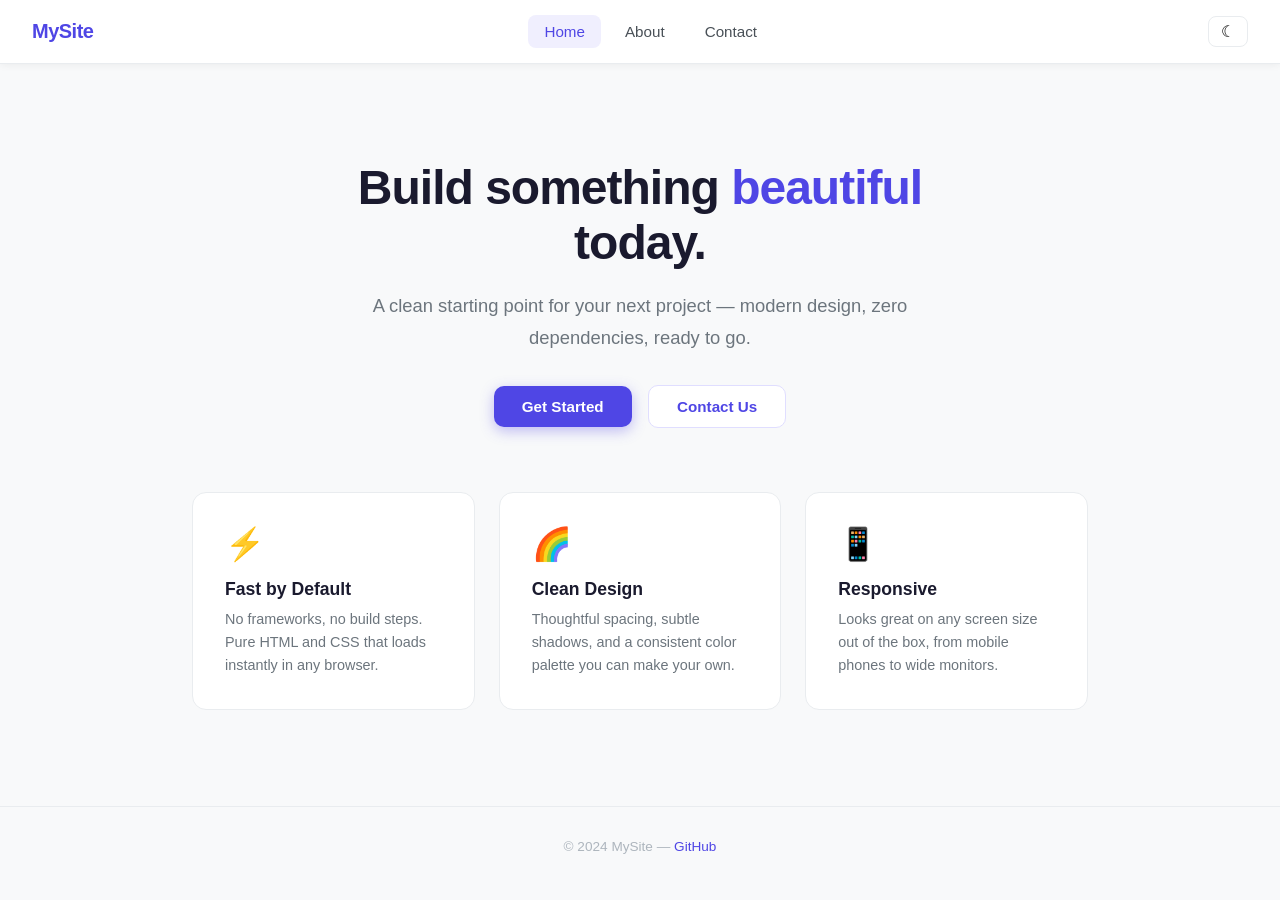
==== index.html @ 45447b4c "Initial commit: HTML page with nav, dark mode, and footer" ====
<!DOCTYPE html>
<html lang="en">
<head>
  <meta charset="UTF-8">
  <meta name="viewport" content="width=device-width, initial-scale=1.0">
  <title>My Site</title>
  <style>
    *, *::before, *::after {
      box-sizing: border-box;
      margin: 0;
      padding: 0;
    }

    body {
      font-family: -apple-system, BlinkMacSystemFont, "Segoe UI", Roboto, sans-serif;
      color: #1a1a2e;
      background: #f8f9fa;
    }

    /* Nav */
    nav {
      background: #ffffff;
      border-bottom: 1px solid #e9ecef;
      padding: 0 2rem;
      display: flex;
      align-items: center;
      justify-content: space-between;
      height: 64px;
      position: sticky;
      top: 0;
      z-index: 100;
      box-shadow: 0 1px 8px rgba(0, 0, 0, 0.06);
    }

    .nav-logo {
      font-size: 1.25rem;
      font-weight: 700;
      color: #4f46e5;
      text-decoration: none;
      letter-spacing: -0.5px;
    }

    .nav-links {
      list-style: none;
      display: flex;
      gap: 0.5rem;
    }

    .nav-links a {
      text-decoration: none;
      color: #495057;
      font-size: 0.95rem;
      font-weight: 500;
      padding: 0.5rem 1rem;
      border-radius: 8px;
      transition: background 0.15s, color 0.15s;
    }

    .nav-links a:hover,
    .nav-links a.active {
      background: #f0effe;
      color: #4f46e5;
    }

    /* Hero */
    .hero {
      max-width: 720px;
      margin: 6rem auto 4rem;
      padding: 0 2rem;
      text-align: center;
    }

    .hero h1 {
      font-size: 3rem;
      font-weight: 800;
      line-height: 1.15;
      letter-spacing: -1px;
      color: #1a1a2e;
      margin-bottom: 1.25rem;
    }

    .hero h1 span {
      color: #4f46e5;
    }

    .hero p {
      font-size: 1.15rem;
      color: #6c757d;
      line-height: 1.7;
      margin-bottom: 2rem;
    }

    .btn {
      display: inline-block;
      padding: 0.75rem 1.75rem;
      border-radius: 10px;
      font-size: 0.95rem;
      font-weight: 600;
      text-decoration: none;
      transition: transform 0.15s, box-shadow 0.15s;
    }

    .btn-primary {
      background: #4f46e5;
      color: #ffffff;
      box-shadow: 0 4px 14px rgba(79, 70, 229, 0.35);
    }

    .btn-primary:hover {
      transform: translateY(-2px);
      box-shadow: 0 6px 20px rgba(79, 70, 229, 0.45);
    }

    .btn-secondary {
      background: #ffffff;
      color: #4f46e5;
      border: 1.5px solid #e0deff;
      margin-left: 0.75rem;
    }

    .btn-secondary:hover {
      background: #f0effe;
      transform: translateY(-2px);
    }

    /* Cards */
    .cards {
      max-width: 960px;
      margin: 0 auto 6rem;
      padding: 0 2rem;
      display: grid;
      grid-template-columns: repeat(auto-fit, minmax(260px, 1fr));
      gap: 1.5rem;
    }

    .card {
      background: #ffffff;
      border: 1px solid #e9ecef;
      border-radius: 14px;
      padding: 2rem;
      transition: transform 0.2s, box-shadow 0.2s;
    }

    .card:hover {
      transform: translateY(-4px);
      box-shadow: 0 12px 32px rgba(0, 0, 0, 0.08);
    }

    .card-icon {
      font-size: 2rem;
      margin-bottom: 1rem;
    }

    .card h3 {
      font-size: 1.1rem;
      font-weight: 700;
      margin-bottom: 0.5rem;
      color: #1a1a2e;
    }

    .card p {
      font-size: 0.9rem;
      color: #6c757d;
      line-height: 1.6;
    }

    /* Footer */
    footer {
      text-align: center;
      padding: 2rem;
      font-size: 0.85rem;
      color: #adb5bd;
      border-top: 1px solid #e9ecef;
    }

    footer a {
      color: #4f46e5;
      text-decoration: none;
      font-weight: 500;
    }

    footer a:hover {
      text-decoration: underline;
    }
  </style>
  <link rel="stylesheet" href="dark.css">
</head>
<body>

  <nav>
    <a href="#" class="nav-logo">MySite</a>
    <ul class="nav-links">
      <li><a href="#" class="active">Home</a></li>
      <li><a href="#about">About</a></li>
      <li><a href="#contact">Contact</a></li>
    </ul>
    <button id="dark-toggle" title="Toggle dark mode">&#9790;</button>
  </nav>

  <section class="hero">
    <h1>Build something <span>beautiful</span> today.</h1>
    <p>A clean starting point for your next project — modern design, zero dependencies, ready to go.</p>
    <a href="#about" class="btn btn-primary">Get Started</a>
    <a href="#contact" class="btn btn-secondary">Contact Us</a>
  </section>

  <section class="cards" id="about">
    <div class="card">
      <div class="card-icon">&#9889;</div>
      <h3>Fast by Default</h3>
      <p>No frameworks, no build steps. Pure HTML and CSS that loads instantly in any browser.</p>
    </div>
    <div class="card">
      <div class="card-icon">&#127752;</div>
      <h3>Clean Design</h3>
      <p>Thoughtful spacing, subtle shadows, and a consistent color palette you can make your own.</p>
    </div>
    <div class="card">
      <div class="card-icon">&#128241;</div>
      <h3>Responsive</h3>
      <p>Looks great on any screen size out of the box, from mobile phones to wide monitors.</p>
    </div>
  </section>

  <footer id="contact">
    &copy; 2024 MySite &mdash;
    <a href="https://github.com" target="_blank" rel="noopener">GitHub</a>
  </footer>

  <script>
    const btn = document.getElementById('dark-toggle');
    const root = document.documentElement;

    // Restore saved preference
    if (localStorage.getItem('theme') === 'dark') root.classList.add('dark');

    btn.addEventListener('click', () => {
      root.classList.toggle('dark');
      localStorage.setItem('theme', root.classList.contains('dark') ? 'dark' : 'light');
    });
  </script>
</body>
</html>
---- dark.css ----
/* Dark mode — applied via .dark class on <html> (toggle button)
   or automatically via OS preference (prefers-color-scheme) */

html.dark body,
@media (prefers-color-scheme: dark) {}

html.dark body { background: #0f0f17; color: #e2e2f0; }
html.dark nav  { background: #16161f; border-bottom-color: #2a2a3d; box-shadow: 0 1px 8px rgba(0,0,0,0.4); }
html.dark .card { background: #16161f; border-color: #2a2a3d; }

html.dark .nav-links a               { color: #9898b8; }
html.dark .nav-links a:hover,
html.dark .nav-links a.active        { background: #1e1b3a; color: #818cf8; }

html.dark .hero h1                   { color: #e2e2f0; }
html.dark .hero h1 span              { color: #818cf8; }
html.dark .hero p                    { color: #7a7a9a; }

html.dark .btn-primary               { box-shadow: 0 4px 14px rgba(79,70,229,0.5); }
html.dark .btn-secondary             { background: #16161f; color: #818cf8; border-color: #2e2b52; }
html.dark .btn-secondary:hover       { background: #1e1b3a; }

html.dark .card:hover                { box-shadow: 0 12px 32px rgba(0,0,0,0.4); }
html.dark .card h3                   { color: #e2e2f0; }
html.dark .card p                    { color: #7a7a9a; }

html.dark footer                     { color: #4a4a6a; border-top-color: #2a2a3d; }
html.dark footer a                   { color: #818cf8; }

@media (prefers-color-scheme: dark) {
  body         { background: #0f0f17; color: #e2e2f0; }
  nav          { background: #16161f; border-bottom-color: #2a2a3d; box-shadow: 0 1px 8px rgba(0,0,0,0.4); }
  .card        { background: #16161f; border-color: #2a2a3d; }

  .nav-links a              { color: #9898b8; }
  .nav-links a:hover,
  .nav-links a.active       { background: #1e1b3a; color: #818cf8; }

  .hero h1                  { color: #e2e2f0; }
  .hero h1 span             { color: #818cf8; }
  .hero p                   { color: #7a7a9a; }

  .btn-primary              { box-shadow: 0 4px 14px rgba(79,70,229,0.5); }
  .btn-secondary            { background: #16161f; color: #818cf8; border-color: #2e2b52; }
  .btn-secondary:hover      { background: #1e1b3a; }

  .card:hover               { box-shadow: 0 12px 32px rgba(0,0,0,0.4); }
  .card h3                  { color: #e2e2f0; }
  .card p                   { color: #7a7a9a; }

  footer                    { color: #4a4a6a; border-top-color: #2a2a3d; }
  footer a                  { color: #818cf8; }
}

/* Toggle button */
#dark-toggle {
  background: none;
  border: 1.5px solid #e9ecef;
  border-radius: 8px;
  padding: 0.4rem 0.75rem;
  font-size: 1rem;
  cursor: pointer;
  transition: background 0.15s, border-color 0.15s;
  line-height: 1;
}
#dark-toggle:hover              { background: #f0effe; border-color: #c7c3ff; }
html.dark #dark-toggle          { border-color: #2a2a3d; color: #e2e2f0; }
html.dark #dark-toggle:hover    { background: #1e1b3a; }
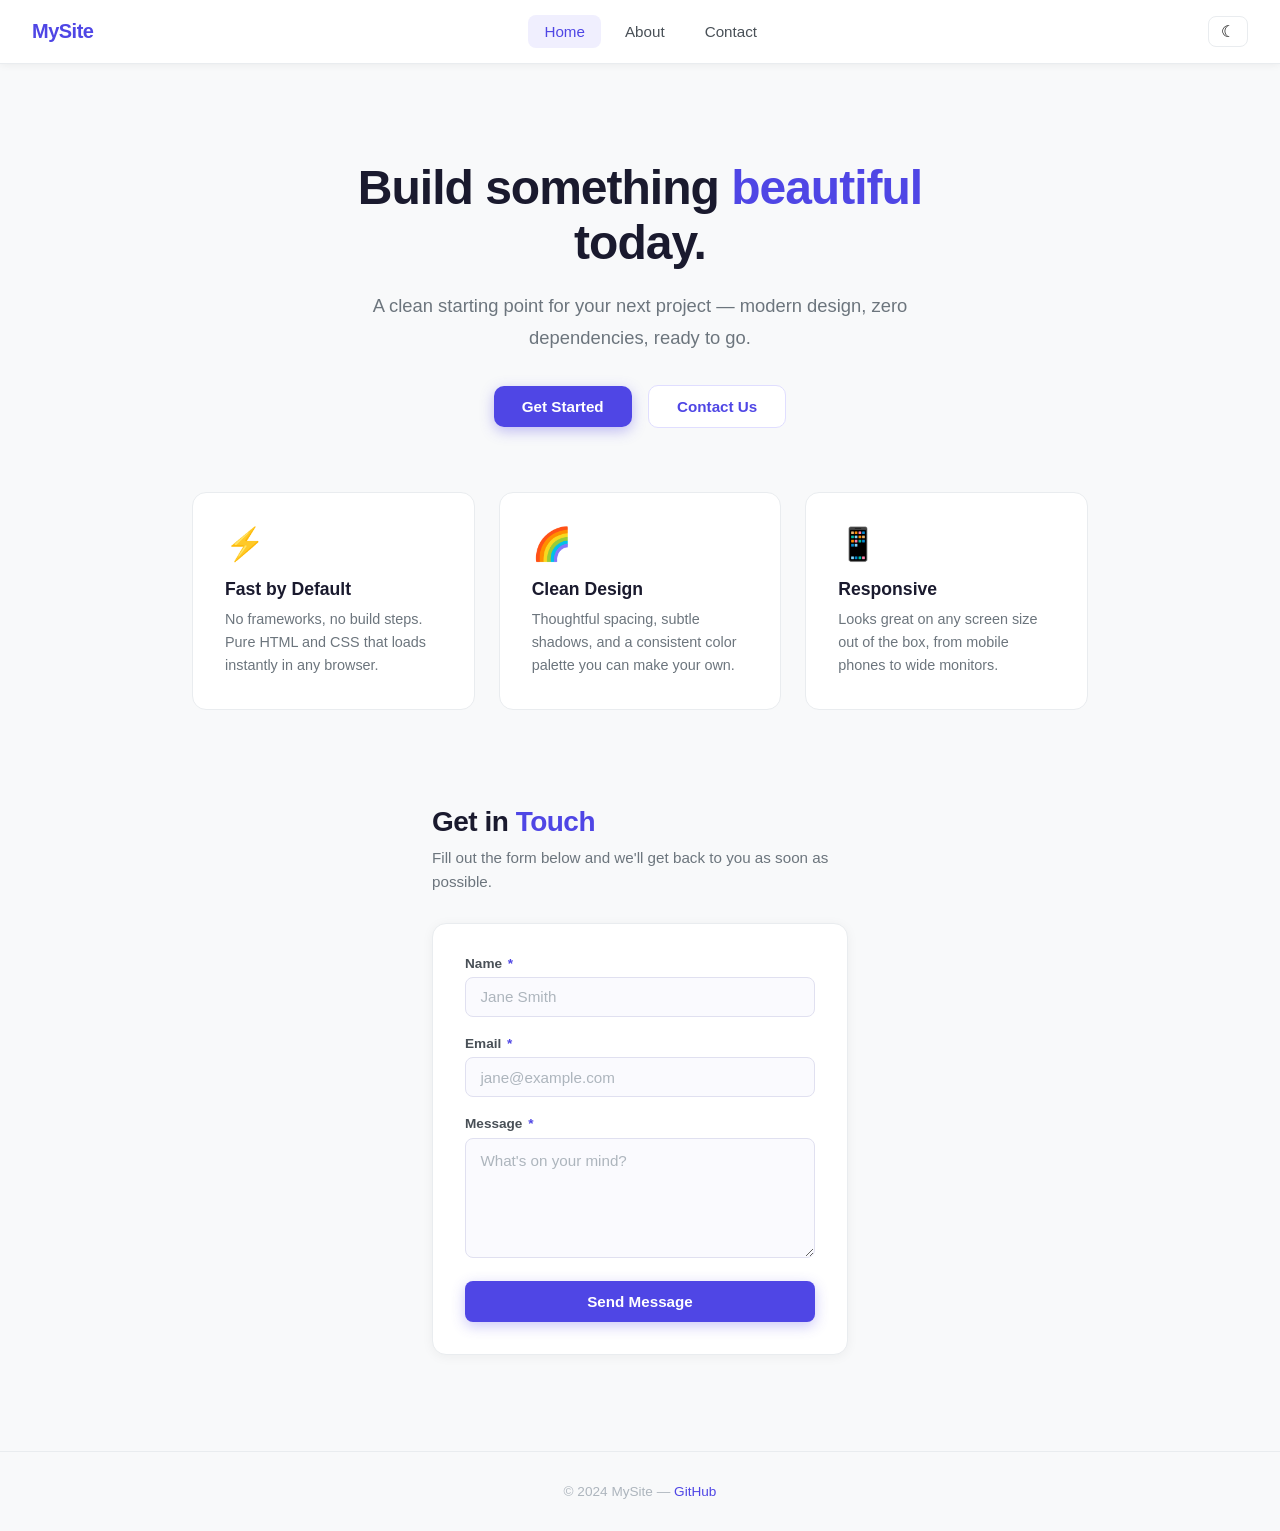
==== commit 5262b1ec: "Add search filter feature" ====
--- a/index.html
+++ b/index.html
@@ -162,6 +162,138 @@
       font-size: 0.9rem;
       color: #6c757d;
       line-height: 1.6;
+    }
+
+    /* Contact section */
+    .contact-section {
+      max-width: 480px;
+      margin: 0 auto 6rem;
+      padding: 0 2rem;
+    }
+
+    .contact-section h2 {
+      font-size: 1.75rem;
+      font-weight: 800;
+      letter-spacing: -0.5px;
+      margin-bottom: 0.5rem;
+    }
+
+    .contact-section h2 span { color: #4f46e5; }
+
+    .contact-section .sub {
+      font-size: 0.95rem;
+      color: #6c757d;
+      margin-bottom: 1.75rem;
+      line-height: 1.6;
+    }
+
+    .form-card {
+      background: #fff;
+      border: 1px solid #e9ecef;
+      border-radius: 14px;
+      padding: 2rem;
+      box-shadow: 0 2px 12px rgba(0,0,0,0.05);
+    }
+
+    .field { margin-bottom: 1.2rem; }
+
+    .field label {
+      display: block;
+      font-size: 0.85rem;
+      font-weight: 600;
+      color: #495057;
+      margin-bottom: 0.4rem;
+    }
+
+    .field label .req { color: #4f46e5; margin-left: 2px; }
+
+    .field input[type="text"],
+    .field input[type="email"],
+    .field textarea {
+      width: 100%;
+      padding: 0.65rem 0.9rem;
+      border: 1.5px solid #e0e0f0;
+      border-radius: 8px;
+      font-size: 0.95rem;
+      font-family: inherit;
+      color: #1a1a2e;
+      background: #fafafe;
+      outline: none;
+      transition: border-color 0.15s, box-shadow 0.15s;
+    }
+
+    .field input:focus,
+    .field textarea:focus {
+      border-color: #4f46e5;
+      box-shadow: 0 0 0 3px rgba(79,70,229,0.12);
+    }
+
+    .field input.error,
+    .field textarea.error {
+      border-color: #e03131;
+      box-shadow: 0 0 0 3px rgba(224,49,49,0.1);
+    }
+
+    .field input::placeholder,
+    .field textarea::placeholder { color: #adb5bd; }
+
+    .field textarea { resize: vertical; min-height: 120px; line-height: 1.6; }
+
+    .field-error {
+      font-size: 0.78rem;
+      color: #e03131;
+      margin-top: 0.35rem;
+      display: none;
+    }
+
+    .field-error.visible { display: block; }
+
+    .send-btn {
+      width: 100%;
+      padding: 0.75rem;
+      background: #4f46e5;
+      color: #fff;
+      border: none;
+      border-radius: 8px;
+      font-size: 0.95rem;
+      font-weight: 600;
+      cursor: pointer;
+      box-shadow: 0 4px 14px rgba(79,70,229,0.3);
+      transition: background 0.15s, transform 0.1s, box-shadow 0.15s;
+    }
+
+    .send-btn:hover  { background: #4338ca; box-shadow: 0 6px 18px rgba(79,70,229,0.4); }
+    .send-btn:active { transform: scale(0.98); }
+    .send-btn:disabled { opacity: 0.6; cursor: not-allowed; transform: none; }
+
+    .form-success {
+      display: none;
+      text-align: center;
+      padding: 1rem 0;
+      animation: fadeIn 0.3s ease;
+    }
+
+    .form-success .success-icon { font-size: 2.5rem; margin-bottom: 0.75rem; }
+    .form-success h3 { font-size: 1.1rem; font-weight: 700; margin-bottom: 0.4rem; }
+    .form-success p  { font-size: 0.9rem; color: #6c757d; margin-bottom: 1.25rem; }
+
+    .reset-btn {
+      background: none;
+      border: 1.5px solid #e0e0f0;
+      border-radius: 8px;
+      padding: 0.5rem 1.1rem;
+      font-size: 0.88rem;
+      font-weight: 600;
+      color: #4f46e5;
+      cursor: pointer;
+      transition: background 0.15s;
+    }
+
+    .reset-btn:hover { background: #f0effe; }
+
+    @keyframes fadeIn {
+      from { opacity: 0; transform: translateY(6px); }
+      to   { opacity: 1; transform: translateY(0); }
     }
 
     /* Footer */
@@ -222,7 +354,40 @@
     </div>
   </section>
 
-  <footer id="contact">
+  <section class="contact-section" id="contact">
+    <h2>Get in <span>Touch</span></h2>
+    <p class="sub">Fill out the form below and we'll get back to you as soon as possible.</p>
+
+    <div class="form-card">
+      <form id="contact-form" novalidate>
+        <div class="field">
+          <label for="c-name">Name <span class="req">*</span></label>
+          <input type="text" id="c-name" placeholder="Jane Smith" autocomplete="name" />
+          <div class="field-error" id="c-name-error">Please enter your name.</div>
+        </div>
+        <div class="field">
+          <label for="c-email">Email <span class="req">*</span></label>
+          <input type="email" id="c-email" placeholder="jane@example.com" autocomplete="email" />
+          <div class="field-error" id="c-email-error">Please enter a valid email address.</div>
+        </div>
+        <div class="field">
+          <label for="c-message">Message <span class="req">*</span></label>
+          <textarea id="c-message" placeholder="What's on your mind?"></textarea>
+          <div class="field-error" id="c-message-error">Please enter a message.</div>
+        </div>
+        <button type="submit" class="send-btn">Send Message</button>
+      </form>
+
+      <div class="form-success" id="form-success">
+        <div class="success-icon">&#9989;</div>
+        <h3>Message Sent!</h3>
+        <p>Thanks for reaching out. We'll be in touch shortly.</p>
+        <button class="reset-btn" onclick="resetContactForm()">Send another message</button>
+      </div>
+    </div>
+  </section>
+
+  <footer>
     &copy; 2024 MySite &mdash;
     <a href="https://github.com" target="_blank" rel="noopener">GitHub</a>
   </footer>
@@ -238,6 +403,50 @@
       root.classList.toggle('dark');
       localStorage.setItem('theme', root.classList.contains('dark') ? 'dark' : 'light');
     });
+
+    // Contact form
+    function setFieldError(inputId, errorId, show) {
+      document.getElementById(inputId).classList.toggle('error', show);
+      document.getElementById(errorId).classList.toggle('visible', show);
+    }
+
+    ['c-name', 'c-email', 'c-message'].forEach(id => {
+      document.getElementById(id).addEventListener('input', () => {
+        setFieldError(id, `${id}-error`, false);
+      });
+    });
+
+    document.getElementById('contact-form').addEventListener('submit', e => {
+      e.preventDefault();
+      const name    = document.getElementById('c-name').value.trim();
+      const email   = document.getElementById('c-email').value.trim();
+      const message = document.getElementById('c-message').value.trim();
+      let valid = true;
+
+      if (!name)                                    { setFieldError('c-name',    'c-name-error',    true); valid = false; }
+      if (!/^[^\s@]+@[^\s@]+\.[^\s@]+$/.test(email)) { setFieldError('c-email',   'c-email-error',   true); valid = false; }
+      if (!message)                                 { setFieldError('c-message', 'c-message-error', true); valid = false; }
+      if (!valid) return;
+
+      const sendBtn = e.target.querySelector('.send-btn');
+      sendBtn.disabled = true;
+      sendBtn.textContent = 'Sending…';
+
+      setTimeout(() => {
+        e.target.style.display = 'none';
+        document.getElementById('form-success').style.display = 'block';
+      }, 800);
+    });
+
+    function resetContactForm() {
+      const form = document.getElementById('contact-form');
+      form.reset();
+      form.style.display = 'block';
+      document.getElementById('form-success').style.display = 'none';
+      const sendBtn = form.querySelector('.send-btn');
+      sendBtn.disabled = false;
+      sendBtn.textContent = 'Send Message';
+    }
   </script>
 </body>
 </html>
--- a/dark.css
+++ b/dark.css
@@ -27,6 +27,18 @@
 html.dark footer                     { color: #4a4a6a; border-top-color: #2a2a3d; }
 html.dark footer a                   { color: #818cf8; }
 
+html.dark .contact-section .sub     { color: #7a7a9a; }
+html.dark .form-card                 { background: #16161f; border-color: #2a2a3d; }
+html.dark .field label               { color: #9898b8; }
+html.dark .field input[type="text"],
+html.dark .field input[type="email"],
+html.dark .field textarea            { background: #0f0f17; border-color: #2a2a3d; color: #e2e2f0; }
+html.dark .field input:focus,
+html.dark .field textarea:focus      { border-color: #818cf8; box-shadow: 0 0 0 3px rgba(129,140,248,0.15); }
+html.dark .form-success p            { color: #7a7a9a; }
+html.dark .reset-btn                 { border-color: #2a2a3d; color: #818cf8; }
+html.dark .reset-btn:hover           { background: #1e1b3a; }
+
 @media (prefers-color-scheme: dark) {
   body         { background: #0f0f17; color: #e2e2f0; }
   nav          { background: #16161f; border-bottom-color: #2a2a3d; box-shadow: 0 1px 8px rgba(0,0,0,0.4); }
@@ -50,6 +62,18 @@
 
   footer                    { color: #4a4a6a; border-top-color: #2a2a3d; }
   footer a                  { color: #818cf8; }
+
+  .contact-section .sub     { color: #7a7a9a; }
+  .form-card                { background: #16161f; border-color: #2a2a3d; }
+  .field label               { color: #9898b8; }
+  .field input[type="text"],
+  .field input[type="email"],
+  .field textarea             { background: #0f0f17; border-color: #2a2a3d; color: #e2e2f0; }
+  .field input:focus,
+  .field textarea:focus       { border-color: #818cf8; box-shadow: 0 0 0 3px rgba(129,140,248,0.15); }
+  .form-success p             { color: #7a7a9a; }
+  .reset-btn                  { border-color: #2a2a3d; color: #818cf8; }
+  .reset-btn:hover            { background: #1e1b3a; }
 }
 
 /* Toggle button */
